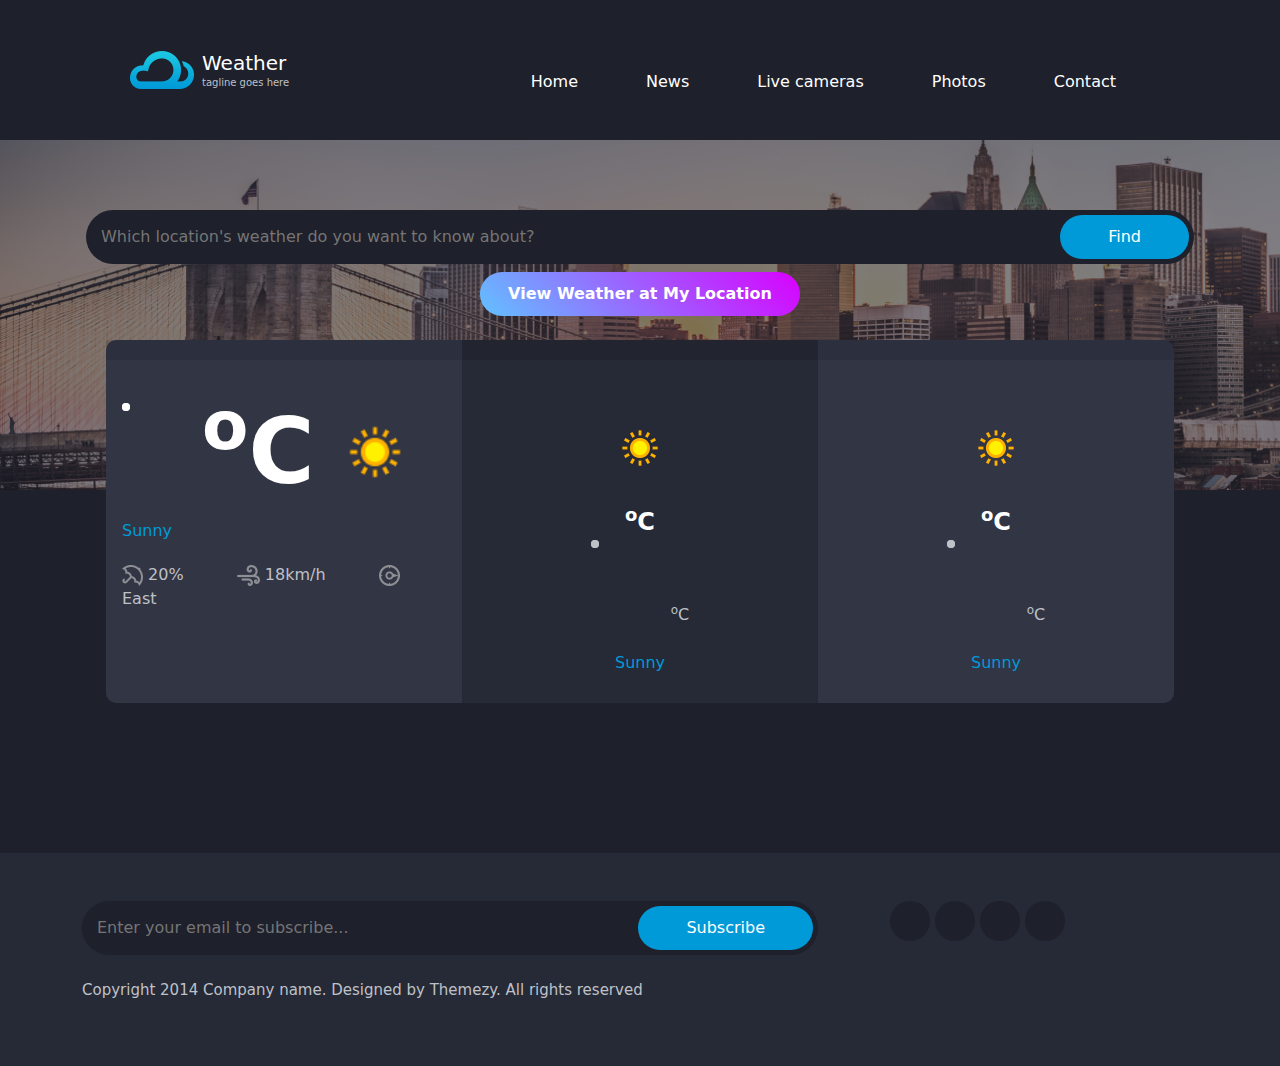
==== index.html @ 70658e26 "second commit" ====
<!DOCTYPE html>
<html lang="en">

<head>
    <meta charset="UTF-8">
    <meta name="viewport" content="width=device-width, initial-scale=1.0">
    <title>Weather</title>
    <link rel="stylesheet" href="https://cdnjs.cloudflare.com/ajax/libs/font-awesome/6.5.2/css/all.min.css"
        integrity="sha512-SnH5WK+bZxgPHs44uWIX+LLJAJ9/2PkPKZ5QiAj6Ta86w+fsb2TkcmfRyVX3pBnMFcV7oQPJkl9QevSCWr3W6A=="
        crossorigin="anonymous" referrerpolicy="no-referrer" />
    <link rel="stylesheet" href="./bootstrap-5.3.3-dist/css/bootstrap.min.css">
    <link rel="stylesheet" href="home/home.css">
</head>

<body>
    <div class="site-content">
        <div class="site-header py-3">
            <div class="container py-3 px-5">
                <nav class="navbar navbar-expand-lg">
                    <div class="container-fluid">
                        <a class="navbar-brand d-flex" href="#">
                            <img class="logo" src="./images/logo@2x.png" alt="">
                            <div class="logo-cap d-flex flex-column ps-2 text-white">
                                <h1 class="h5 m-0">Weather</h1>
                                <span>tagline goes here</span>
                            </div>
                        </a>
                        <button class="navbar-toggler rounded-circle" type="button" data-bs-toggle="collapse"
                            data-bs-target="#navbarNavAltMarkup" aria-controls="navbarNavAltMarkup"
                            aria-expanded="false" aria-label="Toggle navigation">
                            <i class="fa-solid fa-bars"></i>
                            <!-- <span class="navbar-toggler-icon"></span> -->
                        </button>
                        <div class="collapse navbar-collapse mt-4 text-center rounded-2" id="navbarNavAltMarkup">
                            <div class="navbar-nav ms-auto pe-4 d-flex column-gap-5">
                                <a class="nav-link active py-1 text-white" aria-current="page" href="#">Home</a>
                                <a class="nav-link py-1 text-white" href="#">News</a>
                                <a class="nav-link py-1 text-white" href="#">Live cameras</a>
                                <a class="nav-link py-1 text-white" href="#">Photos</a>
                                <a class="nav-link py-1 text-white contactClick" href="#">Contact</a>
                            </div>
                        </div>
                    </div>
                </nav>
            </div>
        </div>

        <div class="hero d-flex flex-column align-items-center">
            <div class="container px-3">
                <form class="search-location">
                    <input class="search-box w-100" type="text" placeholder="Which location's weather do you want to know about?" id="search">
                    <input class="find-btn px-5 text-white" type="button" value="Find" id="submit">
                </form>
            </div>
            <button id="getLocationWeatherBtn" class="gradient-button btn btn-info w-25 mt-2 fw-bold rounded-5">View Weather at My Location</button>
        </div>

        <div class="weather-table">
            <div class="container px-5">
                <div class="row">
                    <div class="forecast col-lg-4 px-0">
                        <div class="forecast-header d-flex justify-content-between px-3">
                            <span class="grey-color forecastDay"></span>
                            <span class="grey-color"><span id="currentDay"></span><span id="currentMonth"></span></span>
                        </div>
                        <div class="forecast-content pb-4 ps-3 px-2">
                            <div class="location grey-color pt-4" id="location"></div>
                            <div class="degree d-flex column-gap-3">
                                <div class="num">
                                    <span id="degree-num"><div class="lds-ripple"><div></div><div></div></div></span><sup>o</sup>C
                                </div>
                                <div class="forecast-icon d-flex align-items-center">
                                    <img src="./images/113.png" style="width: 90px;" id="temp-icon" alt="">
                                </div>
                            </div>
                            <div class="custom mt-0" id="condition-text">Sunny</div>
                            <div id="current-stats">
                                <span class="me-3 me-xl-5 grey-color"><img src="./images/icon-umberella.png" alt="">
                                    20%</span>
                                <span class="me-3 me-xl-5 grey-color"><img src="./images/icon-wind.png" alt="">
                                    18km/h</span>
                                <span class="me-3 me-xl-5 grey-color"><img src="./images/icon-compass.png" alt="">
                                    East</span>
                            </div>
                        </div>
                    </div>
                    <div class="forecast col-lg-4 px-0 middle">
                        <div class="forecast-header text-center">
                            <span class="grey-color forecastDay"></span>
                        </div>
                        <div class="forecast-content p-2 d-flex justify-content-center align-items-center">
                            <div>
                                <div class="forecast-icon pt-3 d-flex justify-content-center pt-5">
                                    <img class="forecastIcon" src="./images/113.png" alt="">
                                </div>
                                <div class="degree text-white text-center py-4">
                                    <div class="degree-day">
                                        <span class="forecastDayDegree"></span><sup>o</sup>C
                                    </div>
                                    <div class="degree-night grey-color">
                                        <span class="forecastNightDegree"><div class="lds-ripple"><div></div><div></div></div></span><sup>o</sup>C
                                    </div>
                                </div>
                                <div class="custom mt-0 text-center forecastCondition">Sunny</div>
                            </div>
                        </div>
                    </div>
                    <div class="forecast col-lg-4 px-0">
                        <div class="forecast-header text-center">
                            <span class="grey-color forecastDay"></span>
                        </div>
                        <div class="forecast-content p-2 d-flex justify-content-center align-items-center">
                            <div>
                                <div class="forecast-icon pt-3 d-flex justify-content-center pt-5">
                                    <img class="forecastIcon" src="./images/113.png" alt="">
                                </div>
                                <div class="degree text-white text-center py-4">
                                    <div class="degree-day">
                                        <span class="forecastDayDegree"></span><sup>o</sup>C
                                    </div>
                                    <div class="degree-night grey-color">
                                        <span class="forecastNightDegree"><div class="lds-ripple"><div></div><div></div></div></span><sup>o</sup>C
                                    </div>
                                </div>
                                <div class="custom mt-0 text-center forecastCondition">Sunny</div>
                            </div>
                        </div>
                    </div>
                </div>
            </div>
        </div>


        <div class="site-footer py-5">
            <div class="container">
                <div class="row column-gap-5">
                    <div class="col-lg-8">
                        <form class="subscribe" action="">
                            <input type="text" class="subscribe-input w-100"
                                placeholder="Enter your email to subscribe...">
                            <input type="submit" class="subscribe-btn px-5 text-white" value="Subscribe">
                        </form>
                    </div>
                    <div class="col-lg-3">
                        <div class="social-links">
                            <a target="_blank" href="https://facebook.com"><i class="fa-brands fa-facebook-f"></i></a>
                            <a target="_blank" href="https://x.com"><i class="fa-brands fa-twitter"></i></a>
                            <a target="_blank" href="https://youtube.com"><i class="fa-brands fa-youtube"></i></a>
                            <a target="_blank" href="https://linkedin.com"><i class="fa-brands fa-linkedin"></i></a>
                        </div>
                    </div>
                </div>
                <p class="pt-4">Copyright 2014 Company name. Designed by Themezy. All rights reserved</p>
            </div>
        </div>
    </div>



    <script src="./bootstrap-5.3.3-dist/js/bootstrap.bundle.min.js"></script>
    <script src="home/home.js"></script>
</body>

</html>
---- home/home.css ----
body{
    background-color: #1E202B;
}

.grey-color{
    color: #BFC1C8 !important;
}

.site-header{
    background-color: #1E202B;
}

.logo{
    width: 64px;
    height: 38px;
}

.logo-cap span{
    font-size: 10px;
    color: #bfc1c8;
}

.navbar-nav .nav-link{
    border: transparent 2px solid !important;
    border-radius: 30px !important;
}

.link-clicked{
    border: #009ad8 2px solid !important;
    border-radius: 30px !important;
    color: #009ad8 !important;
}

.navbar-nav .nav-link:hover{
    border: #009ad8 2px solid !important;
    border-radius: 30px !important;
    color: #009ad8 !important;
}

.navbar-toggler{
    color: #009ad8;
}

.navbar-toggler:hover{
    color: #009ad8;
}

.navbar-toggler .fa-bars{
    background: none;
    border: 2px solid transparent;
    color: white;
    padding: 10px;
    border-radius: 40px;
}


.hero{
    min-height: 350px;
    background-image: url(../images/banner.png);
    background-size: cover;
    padding-top: 70px;
}

.search-location{
    position: relative;
    border: none;
}

.search-box{
    width: 100%;
    padding: 15px;
    background: #1e202b;
    color: white;
    border-radius: 30px;
    border: none;
}

.find-btn{
    position: absolute;
    right: 5px;
    top: 5px;
    bottom: 5px;
    border-radius: 30px;
    border: none;
    background: #009ad8;
}
/* 
.weather-table{
    margin: 0 50px !important;
} */

.weather-table{
    transform: translateY(-150px);
}

.weather-table .container .row{
    background: #323544;
    border-radius: 10px;
}

.forecast .forecast-header{
    background: rgba(0, 0, 0, 0.1);
    padding: 10px;
    text-align: center;
    font-weight: 400;
}

.forecast-content .degree .num{
    font-size: 90px;
    font-weight: 700;
    color: #fff;
}

.forecast-content .custom{
    color: #009ad8;
    margin: 20px 0;
}

.forecast-content .degree-day{
    font-size: 24px;
    font-weight: 700;
}

.forecast-content .location{
    font-size: 18px;
    font-weight: 400;
}

.middle{
    background-color: #262936 !important;
}

.site-footer{
    background-color: #262936;
}


.subscribe{
    position: relative;
    border: none;
}

.subscribe .subscribe-input{
    width: 100%;
    padding: 15px;
    background: #1e202b;
    color: white;
    border-radius: 30px;
    border: none;
}


.subscribe .subscribe-btn{
    position: absolute;
    right: 5px;
    top: 5px;
    bottom: 5px;
    border-radius: 30px;
    border: none;
    background: #009ad8;
}

.site-footer .social-links a{
    width: 40px;
    height: 40px;
    display: inline-block;
    border-radius: 50%;
    background: #1e202b;
    color: #009ad8;
    text-align: center;
    line-height: 2;
    transition: 0.3s ease;
    font-size: 20px;
}

.site-footer .social-links a:hover {
    background: #009ad8;
    color: white;
}

.site-footer .container p{
    color: #bfc1c8;
    font-size: 15px;
    font-weight: 500;
    line-height: 1.5;
}


.lds-ripple,
.lds-ripple div {
  box-sizing: border-box;
}
.lds-ripple {
  display: inline-block;
  position: relative;
  width: 80px;
  height: 80px;
}
.lds-ripple div {
  position: absolute;
  border: 4px solid currentColor;
  opacity: 1;
  border-radius: 50%;
  animation: lds-ripple 1s cubic-bezier(0, 0.2, 0.8, 1) infinite;
}
.lds-ripple div:nth-child(2) {
  animation-delay: -0.5s;
}

.gradient-button {
    background: linear-gradient(45deg, #61c2ff, #d900ff); /* Gradient colors */
    border: none; /* Remove border */
    color: white; /* Text color */
    padding: 10px 20px; /* Padding */
    text-align: center; /* Center text */
    text-decoration: none; /* Remove underline */
    display: inline-block; /* Inline block element */
    font-size: 16px; /* Font size */
    margin: 4px 2px; /* Margin */
    cursor: pointer; /* Pointer cursor */
    border-radius: 5px; /* Rounded corners */
    transition: 0.3s ease; /* Smooth background transition */
}

.gradient-button:hover {
    background: linear-gradient(45deg, #d900ff, #61c2ff); /* Inverse gradient on hover */
}



@keyframes lds-ripple {
  0% {
    top: 36px;
    left: 36px;
    width: 8px;
    height: 8px;
    opacity: 0;
  }
  4.9% {
    top: 36px;
    left: 36px;
    width: 8px;
    height: 8px;
    opacity: 0;
  }
  5% {
    top: 36px;
    left: 36px;
    width: 8px;
    height: 8px;
    opacity: 1;
  }
  100% {
    top: 0;
    left: 0;
    width: 80px;
    height: 80px;
    opacity: 0;
  }
}





@media (max-width: 768px) {
    .weather-table .container{
        padding: 0 !important;
    }
}

@media (max-width: 992px) {
    .navbar-collapse{
        background-color: #323544;
    }    
}

@media (min-width:992px) and (max-width:1200px) {
    .forecast-content .degree{
        display: block !important;
    }
}
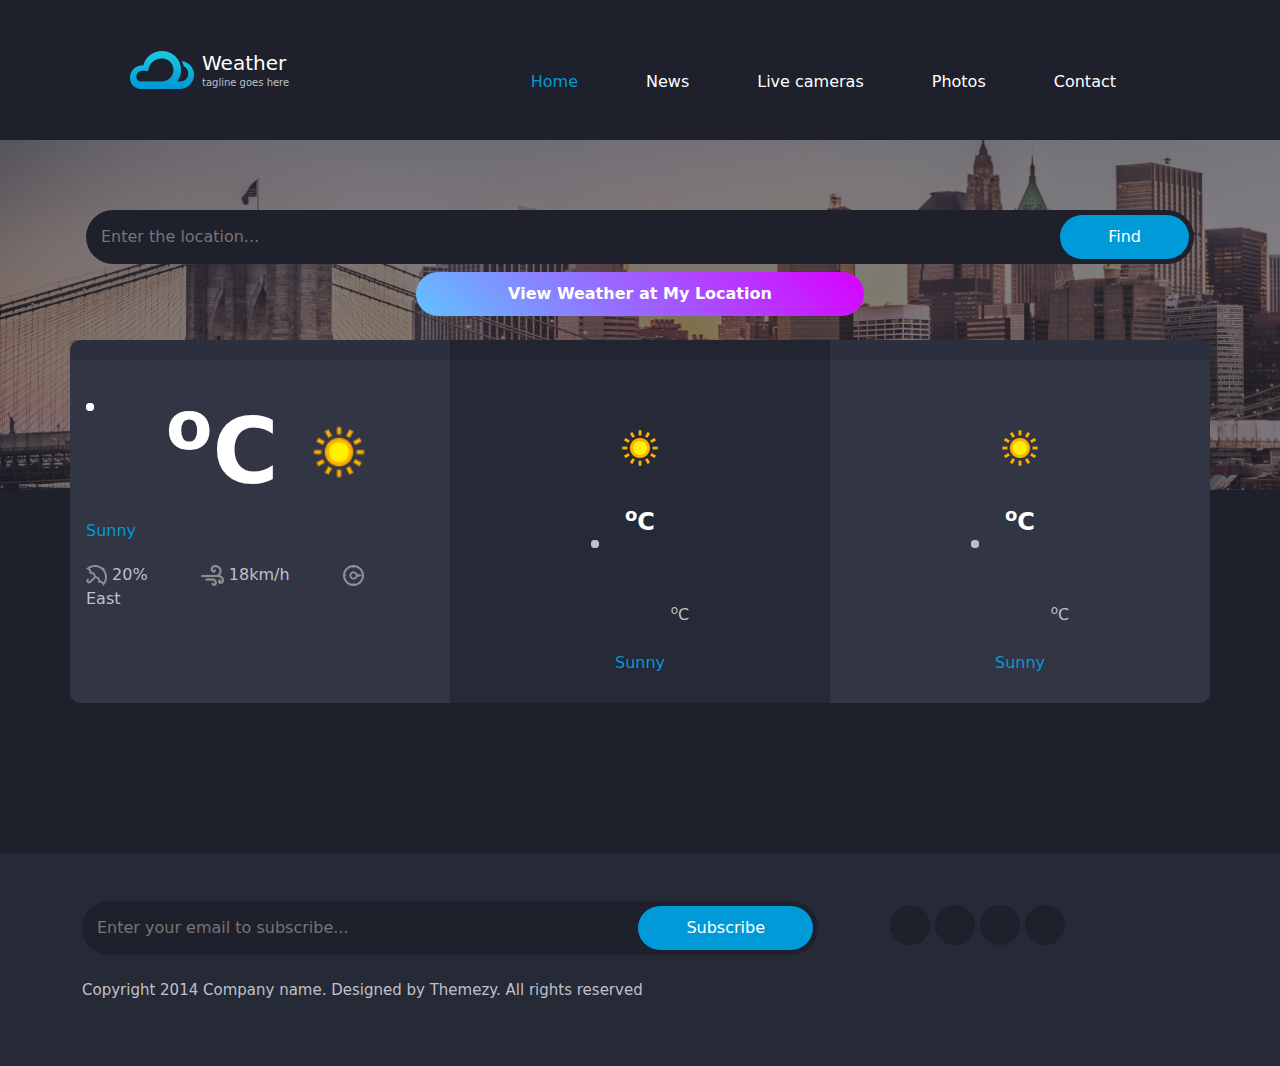
==== commit 15df5ea5: "third commit" ====
--- a/index.html
+++ b/index.html
@@ -15,7 +15,7 @@
 <body>
     <div class="site-content">
         <div class="site-header py-3">
-            <div class="container py-3 px-5">
+            <div class="container py-3 px-md-5">
                 <nav class="navbar navbar-expand-lg">
                     <div class="container-fluid">
                         <a class="navbar-brand d-flex" href="#">
@@ -33,7 +33,7 @@
                         </button>
                         <div class="collapse navbar-collapse mt-4 text-center rounded-2" id="navbarNavAltMarkup">
                             <div class="navbar-nav ms-auto pe-4 d-flex column-gap-5">
-                                <a class="nav-link active py-1 text-white" aria-current="page" href="#">Home</a>
+                                <a class="nav-link py-1 text-white link-clicked" aria-current="page" href="#">Home</a>
                                 <a class="nav-link py-1 text-white" href="#">News</a>
                                 <a class="nav-link py-1 text-white" href="#">Live cameras</a>
                                 <a class="nav-link py-1 text-white" href="#">Photos</a>
@@ -48,16 +48,16 @@
         <div class="hero d-flex flex-column align-items-center">
             <div class="container px-3">
                 <form class="search-location">
-                    <input class="search-box w-100" type="text" placeholder="Which location's weather do you want to know about?" id="search">
+                    <input class="search-box w-100" type="text" placeholder="Enter the location..." id="search">
                     <input class="find-btn px-5 text-white" type="button" value="Find" id="submit">
                 </form>
             </div>
-            <button id="getLocationWeatherBtn" class="gradient-button btn btn-info w-25 mt-2 fw-bold rounded-5">View Weather at My Location</button>
+            <button id="getLocationWeatherBtn" class="gradient-button btn btn-info mt-2 fw-bold rounded-5">View Weather at My Location</button>
         </div>
 
         <div class="weather-table">
-            <div class="container px-5">
-                <div class="row">
+            <div class="container">
+                <div class="row px-5 px-md-0">
                     <div class="forecast col-lg-4 px-0">
                         <div class="forecast-header d-flex justify-content-between px-3">
                             <span class="grey-color forecastDay"></span>
@@ -141,12 +141,12 @@
                             <input type="submit" class="subscribe-btn px-5 text-white" value="Subscribe">
                         </form>
                     </div>
-                    <div class="col-lg-3">
+                    <div class="col-lg-3 pt-3 pt-lg-1">
                         <div class="social-links">
                             <a target="_blank" href="https://facebook.com"><i class="fa-brands fa-facebook-f"></i></a>
                             <a target="_blank" href="https://x.com"><i class="fa-brands fa-twitter"></i></a>
                             <a target="_blank" href="https://youtube.com"><i class="fa-brands fa-youtube"></i></a>
-                            <a target="_blank" href="https://linkedin.com"><i class="fa-brands fa-linkedin"></i></a>
+                            <a target="_blank" href="www.linkedin.com/in/ahmed-morsy-5a2688277"><i class="fa-brands fa-linkedin"></i></a>
                         </div>
                     </div>
                 </div>
--- a/home/home.css
+++ b/home/home.css
@@ -73,6 +73,10 @@
     color: white;
     border-radius: 30px;
     border: none;
+}
+
+#getLocationWeatherBtn{
+    width: 35%;
 }
 
 .find-btn{
@@ -263,17 +267,24 @@
 
 
 
+@media (max-width: 992px) {
+    .navbar-collapse{
+        background-color: #323544;
+    }
+    #getLocationWeatherBtn{
+        width: 60% !important;
+    }
+}
+
 @media (max-width: 768px) {
     .weather-table .container{
         padding: 0 !important;
     }
-}
-
-@media (max-width: 992px) {
-    .navbar-collapse{
-        background-color: #323544;
-    }    
-}
+    #getLocationWeatherBtn{
+        width: 90% !important;
+    }
+}
+
 
 @media (min-width:992px) and (max-width:1200px) {
     .forecast-content .degree{
